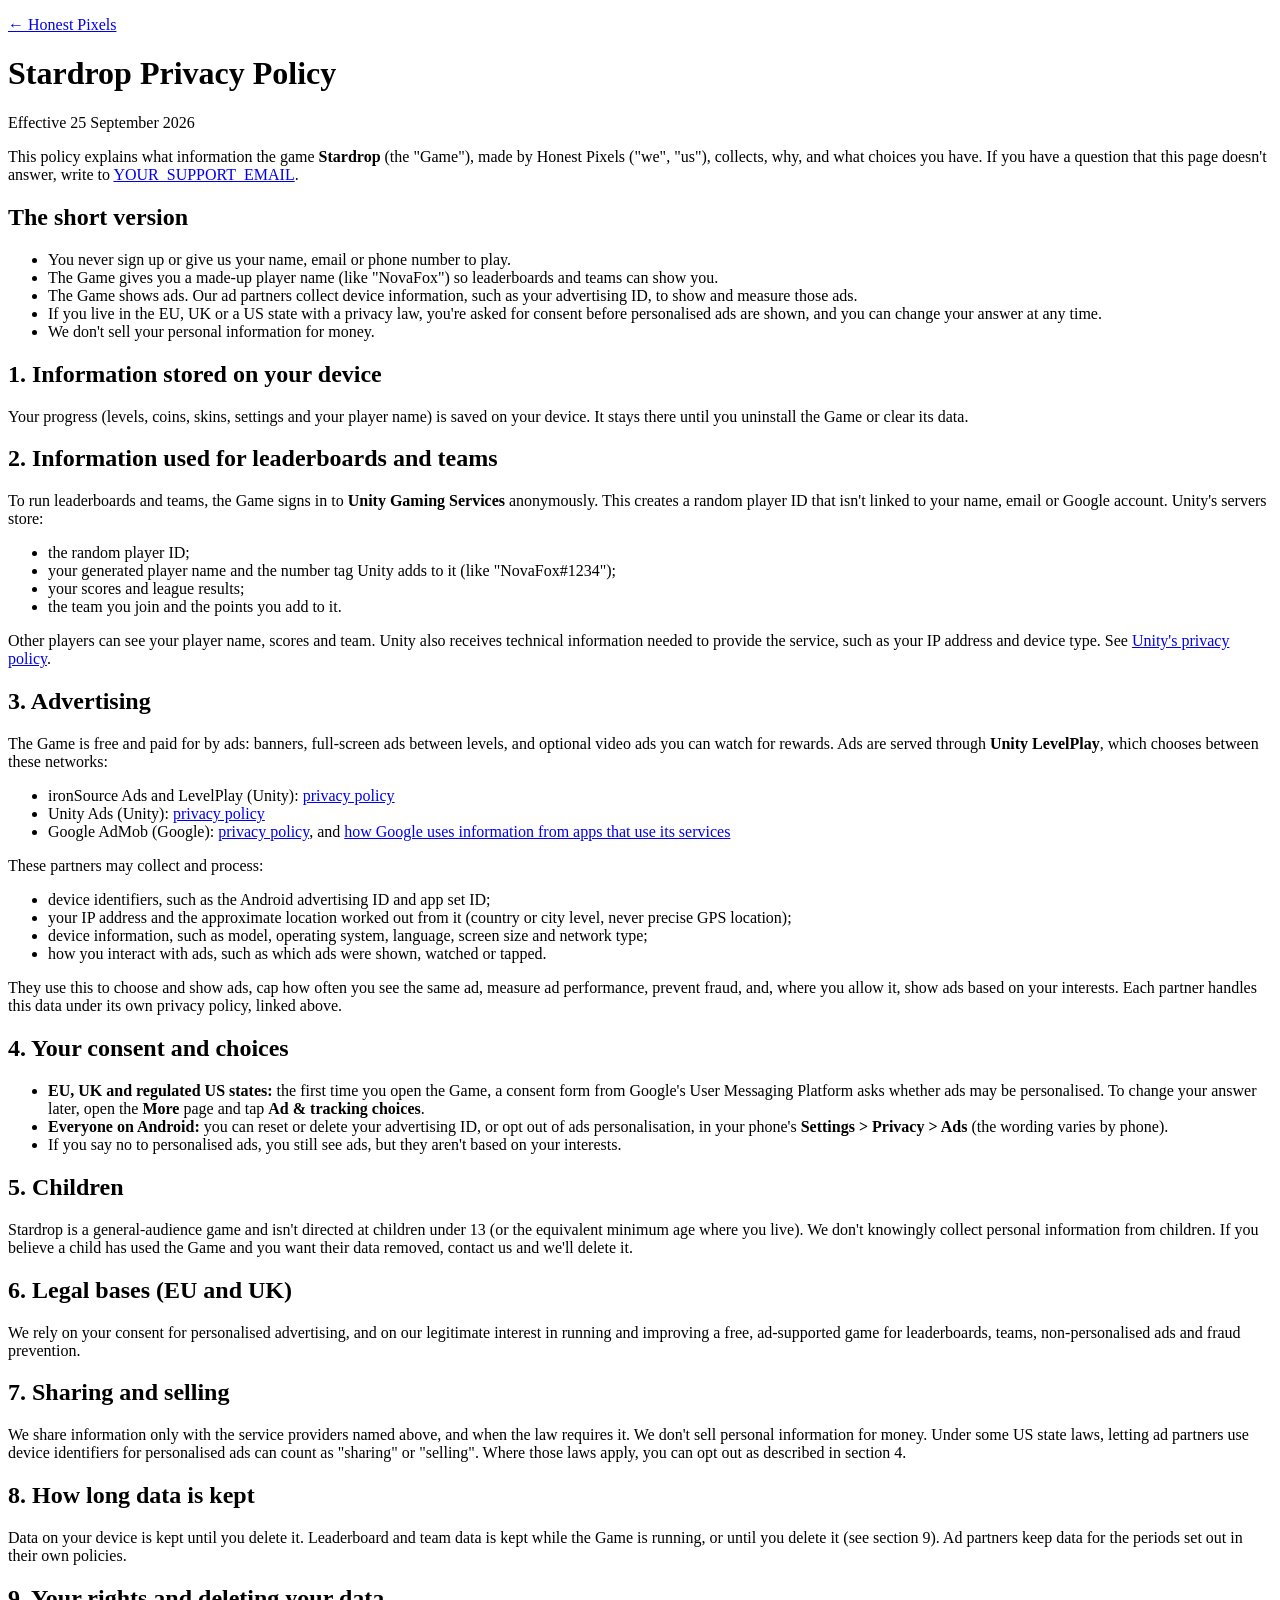
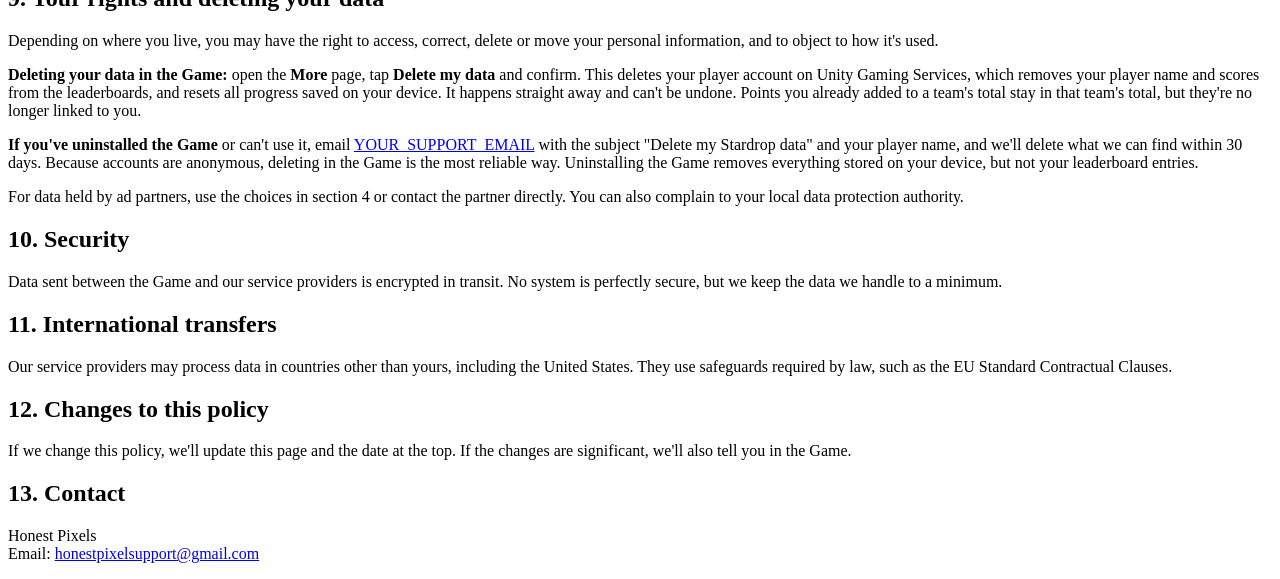
==== privacy.html @ 2f2884a8 "Create privacy.html" ====
<!DOCTYPE html>
<html lang="en">
<head>
<meta charset="utf-8">
<meta name="viewport" content="width=device-width, initial-scale=1">
<title>Stardrop Privacy Policy</title>
<link rel="stylesheet" href="style.css">
</head>
<body>
<main>
<p class="back"><a href="index.html">&larr; Honest Pixels</a></p>

<h1>Stardrop Privacy Policy</h1>
<p class="meta">Effective 25 September 2026</p>

<p>This policy explains what information the game <strong>Stardrop</strong> (the "Game"), made by Honest Pixels ("we", "us"), collects, why, and what choices you have. If you have a question that this page doesn't answer, write to <a href="mailto:YOUR_SUPPORT_EMAIL">YOUR_SUPPORT_EMAIL</a>.</p>

<h2>The short version</h2>
<ul>
  <li>You never sign up or give us your name, email or phone number to play.</li>
  <li>The Game gives you a made-up player name (like "NovaFox") so leaderboards and teams can show you.</li>
  <li>The Game shows ads. Our ad partners collect device information, such as your advertising ID, to show and measure those ads.</li>
  <li>If you live in the EU, UK or a US state with a privacy law, you're asked for consent before personalised ads are shown, and you can change your answer at any time.</li>
  <li>We don't sell your personal information for money.</li>
</ul>

<h2>1. Information stored on your device</h2>
<p>Your progress (levels, coins, skins, settings and your player name) is saved on your device. It stays there until you uninstall the Game or clear its data.</p>

<h2>2. Information used for leaderboards and teams</h2>
<p>To run leaderboards and teams, the Game signs in to <strong>Unity Gaming Services</strong> anonymously. This creates a random player ID that isn't linked to your name, email or Google account. Unity's servers store:</p>
<ul>
  <li>the random player ID;</li>
  <li>your generated player name and the number tag Unity adds to it (like "NovaFox#1234");</li>
  <li>your scores and league results;</li>
  <li>the team you join and the points you add to it.</li>
</ul>
<p>Other players can see your player name, scores and team. Unity also receives technical information needed to provide the service, such as your IP address and device type. See <a href="https://unity.com/legal/privacy-policy">Unity's privacy policy</a>.</p>

<h2>3. Advertising</h2>
<p>The Game is free and paid for by ads: banners, full-screen ads between levels, and optional video ads you can watch for rewards. Ads are served through <strong>Unity LevelPlay</strong>, which chooses between these networks:</p>
<ul>
  <li>ironSource Ads and LevelPlay (Unity): <a href="https://unity.com/legal/game-player-and-app-user-privacy-policy">privacy policy</a></li>
  <li>Unity Ads (Unity): <a href="https://unity.com/legal/game-player-and-app-user-privacy-policy">privacy policy</a></li>
  <li>Google AdMob (Google): <a href="https://policies.google.com/privacy">privacy policy</a>, and <a href="https://policies.google.com/technologies/partner-sites">how Google uses information from apps that use its services</a></li>
</ul>
<p>These partners may collect and process:</p>
<ul>
  <li>device identifiers, such as the Android advertising ID and app set ID;</li>
  <li>your IP address and the approximate location worked out from it (country or city level, never precise GPS location);</li>
  <li>device information, such as model, operating system, language, screen size and network type;</li>
  <li>how you interact with ads, such as which ads were shown, watched or tapped.</li>
</ul>
<p>They use this to choose and show ads, cap how often you see the same ad, measure ad performance, prevent fraud, and, where you allow it, show ads based on your interests. Each partner handles this data under its own privacy policy, linked above.</p>

<h2>4. Your consent and choices</h2>
<ul>
  <li><strong>EU, UK and regulated US states:</strong> the first time you open the Game, a consent form from Google's User Messaging Platform asks whether ads may be personalised. To change your answer later, open the <strong>More</strong> page and tap <strong>Ad &amp; tracking choices</strong>.</li>
  <li><strong>Everyone on Android:</strong> you can reset or delete your advertising ID, or opt out of ads personalisation, in your phone's <strong>Settings &gt; Privacy &gt; Ads</strong> (the wording varies by phone).</li>
  <li>If you say no to personalised ads, you still see ads, but they aren't based on your interests.</li>
</ul>

<h2>5. Children</h2>
<p>Stardrop is a general-audience game and isn't directed at children under 13 (or the equivalent minimum age where you live). We don't knowingly collect personal information from children. If you believe a child has used the Game and you want their data removed, contact us and we'll delete it.</p>

<h2>6. Legal bases (EU and UK)</h2>
<p>We rely on your consent for personalised advertising, and on our legitimate interest in running and improving a free, ad-supported game for leaderboards, teams, non-personalised ads and fraud prevention.</p>

<h2>7. Sharing and selling</h2>
<p>We share information only with the service providers named above, and when the law requires it. We don't sell personal information for money. Under some US state laws, letting ad partners use device identifiers for personalised ads can count as "sharing" or "selling". Where those laws apply, you can opt out as described in section 4.</p>

<h2>8. How long data is kept</h2>
<p>Data on your device is kept until you delete it. Leaderboard and team data is kept while the Game is running, or until you delete it (see section 9). Ad partners keep data for the periods set out in their own policies.</p>

<h2>9. Your rights and deleting your data</h2>
<p>Depending on where you live, you may have the right to access, correct, delete or move your personal information, and to object to how it's used.</p>
<p><strong>Deleting your data in the Game:</strong> open the <strong>More</strong> page, tap <strong>Delete my data</strong> and confirm. This deletes your player account on Unity Gaming Services, which removes your player name and scores from the leaderboards, and resets all progress saved on your device. It happens straight away and can't be undone. Points you already added to a team's total stay in that team's total, but they're no longer linked to you.</p>
<p><strong>If you've uninstalled the Game</strong> or can't use it, email <a href="mailto:YOUR_SUPPORT_EMAIL">YOUR_SUPPORT_EMAIL</a> with the subject "Delete my Stardrop data" and your player name, and we'll delete what we can find within 30 days. Because accounts are anonymous, deleting in the Game is the most reliable way. Uninstalling the Game removes everything stored on your device, but not your leaderboard entries.</p>
<p>For data held by ad partners, use the choices in section 4 or contact the partner directly. You can also complain to your local data protection authority.</p>

<h2>10. Security</h2>
<p>Data sent between the Game and our service providers is encrypted in transit. No system is perfectly secure, but we keep the data we handle to a minimum.</p>

<h2>11. International transfers</h2>
<p>Our service providers may process data in countries other than yours, including the United States. They use safeguards required by law, such as the EU Standard Contractual Clauses.</p>

<h2>12. Changes to this policy</h2>
<p>If we change this policy, we'll update this page and the date at the top. If the changes are significant, we'll also tell you in the Game.</p>

<h2>13. Contact</h2>
<p>Honest Pixels<br>
Email: <a href="mailto:YOUR_SUPPORT_EMAIL">honestpixelsupport@gmail.com</a></p>
</main>
</body>
</html>
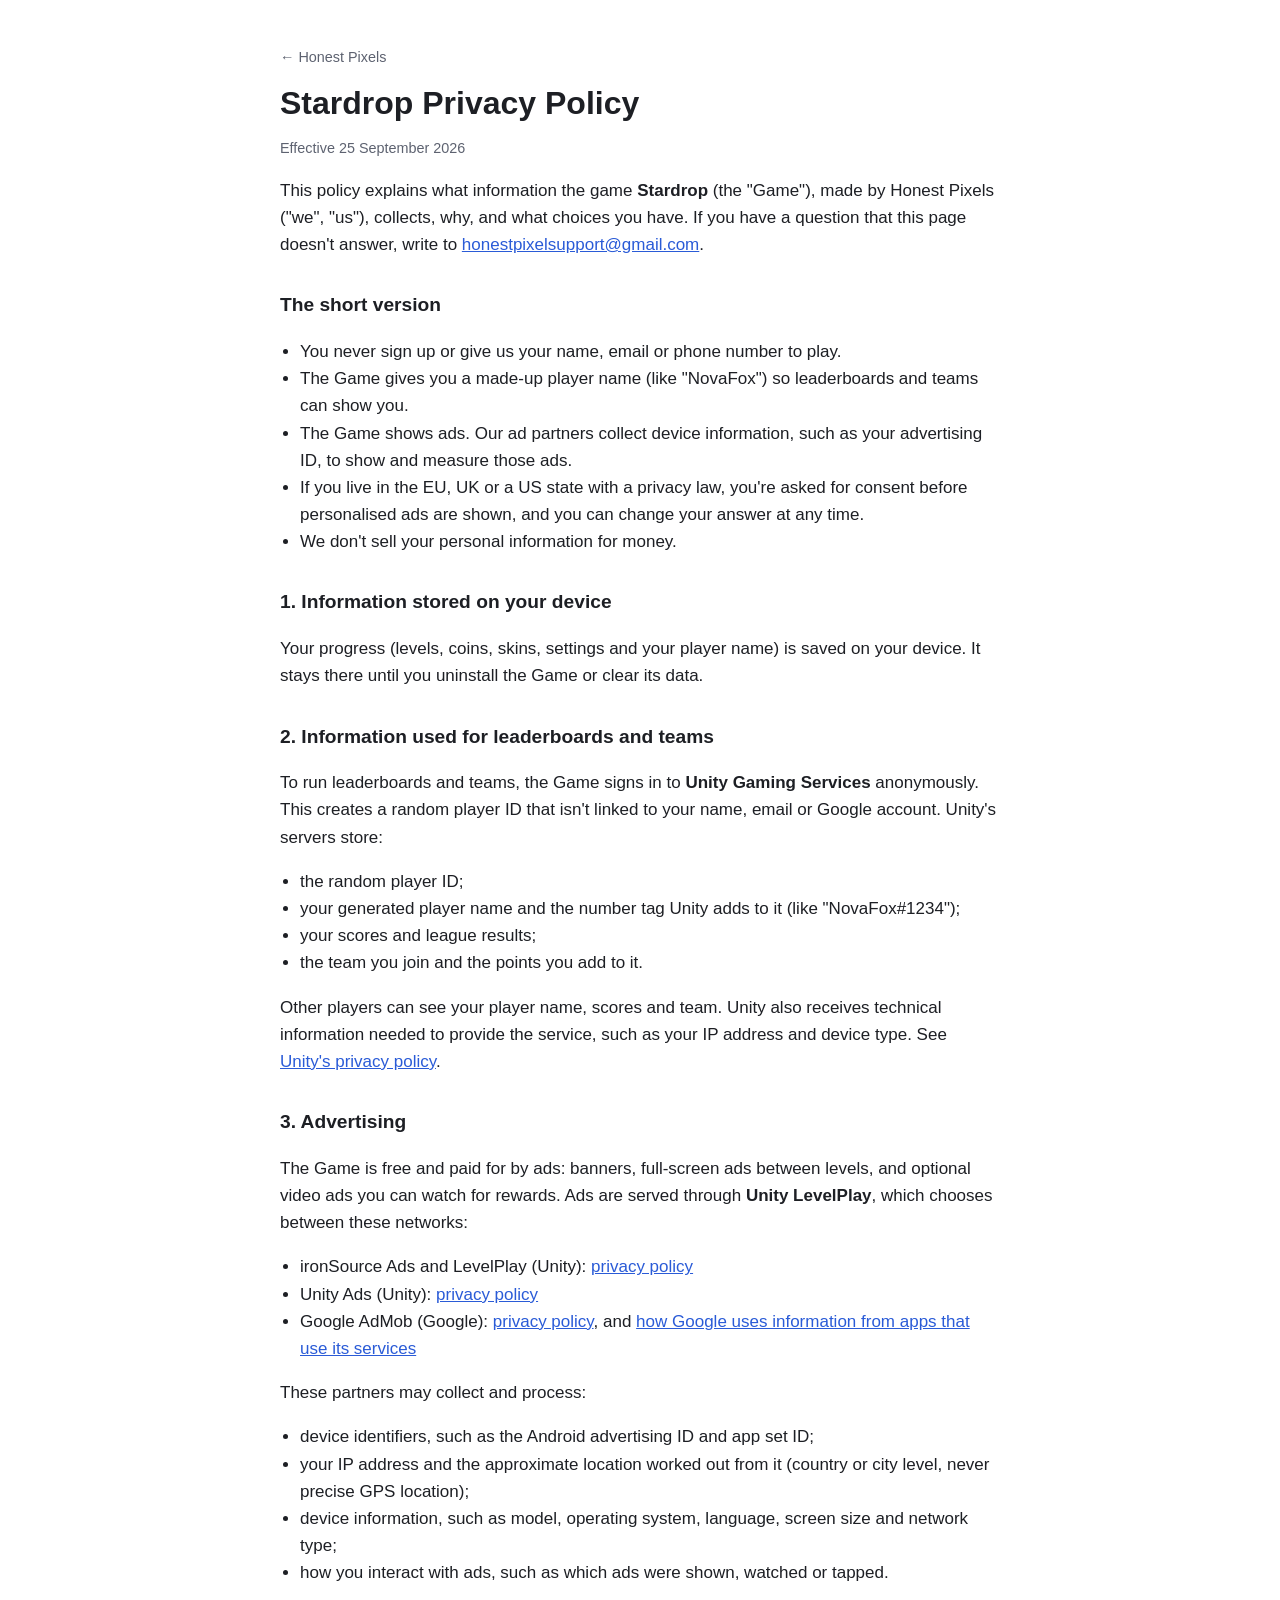
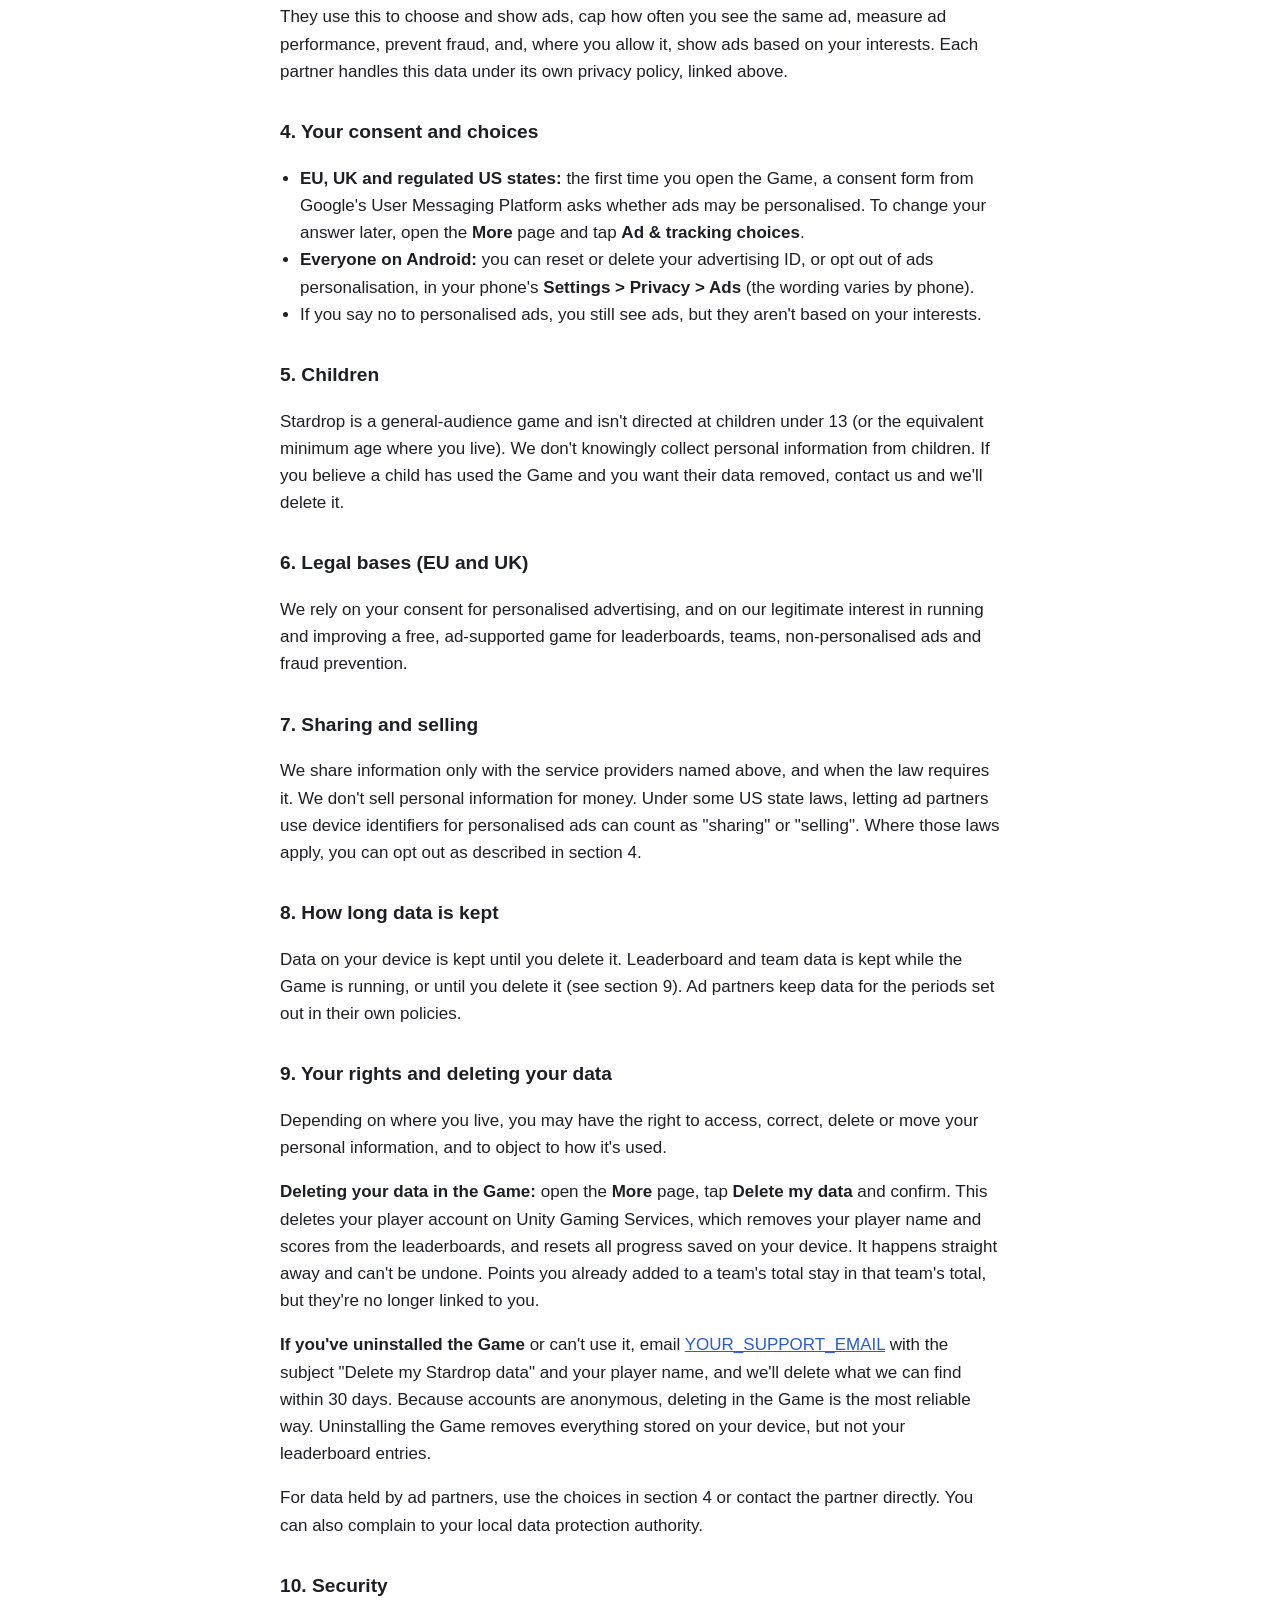
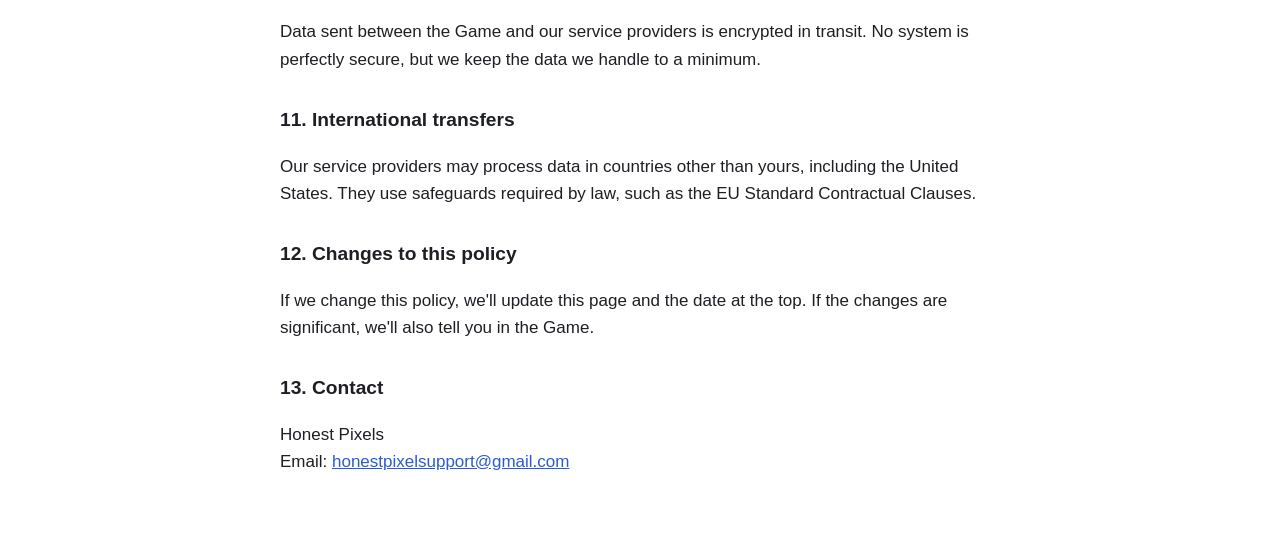
==== commit dc6b751a: "Update privacy.html" ====
--- a/privacy.html
+++ b/privacy.html
@@ -13,7 +13,7 @@
 <h1>Stardrop Privacy Policy</h1>
 <p class="meta">Effective 25 September 2026</p>
 
-<p>This policy explains what information the game <strong>Stardrop</strong> (the "Game"), made by Honest Pixels ("we", "us"), collects, why, and what choices you have. If you have a question that this page doesn't answer, write to <a href="mailto:YOUR_SUPPORT_EMAIL">YOUR_SUPPORT_EMAIL</a>.</p>
+<p>This policy explains what information the game <strong>Stardrop</strong> (the "Game"), made by Honest Pixels ("we", "us"), collects, why, and what choices you have. If you have a question that this page doesn't answer, write to <a href="mailto:honestpixelsupport@gmail.com">honestpixelsupport@gmail.com</a>.</p>
 
 <h2>The short version</h2>
 <ul>
--- a/style.css
+++ b/style.css
@@ -0,0 +1,13 @@
+:root { --bg: #ffffff; --fg: #1d1f24; --muted: #5d6270; --link: #2a5bd7; }
+@media (prefers-color-scheme: dark) {
+  :root { --bg: #05070e; --fg: #e8eaf0; --muted: #9aa0ae; --link: #7fa7ff; }
+}
+body { margin: 0; background: var(--bg); color: var(--fg);
+  font: 17px/1.6 -apple-system, BlinkMacSystemFont, "Segoe UI", Roboto, sans-serif; }
+main { max-width: 720px; margin: 0 auto; padding: 32px 16px 64px; }
+h1 { font-size: 2rem; line-height: 1.2; margin: 0 0 8px; }
+h2 { font-size: 1.2rem; margin: 32px 0 8px; }
+a { color: var(--link); }
+.meta, .back { color: var(--muted); font-size: 0.9rem; }
+.back a { color: inherit; text-decoration: none; }
+ul { padding-left: 1.25rem; }
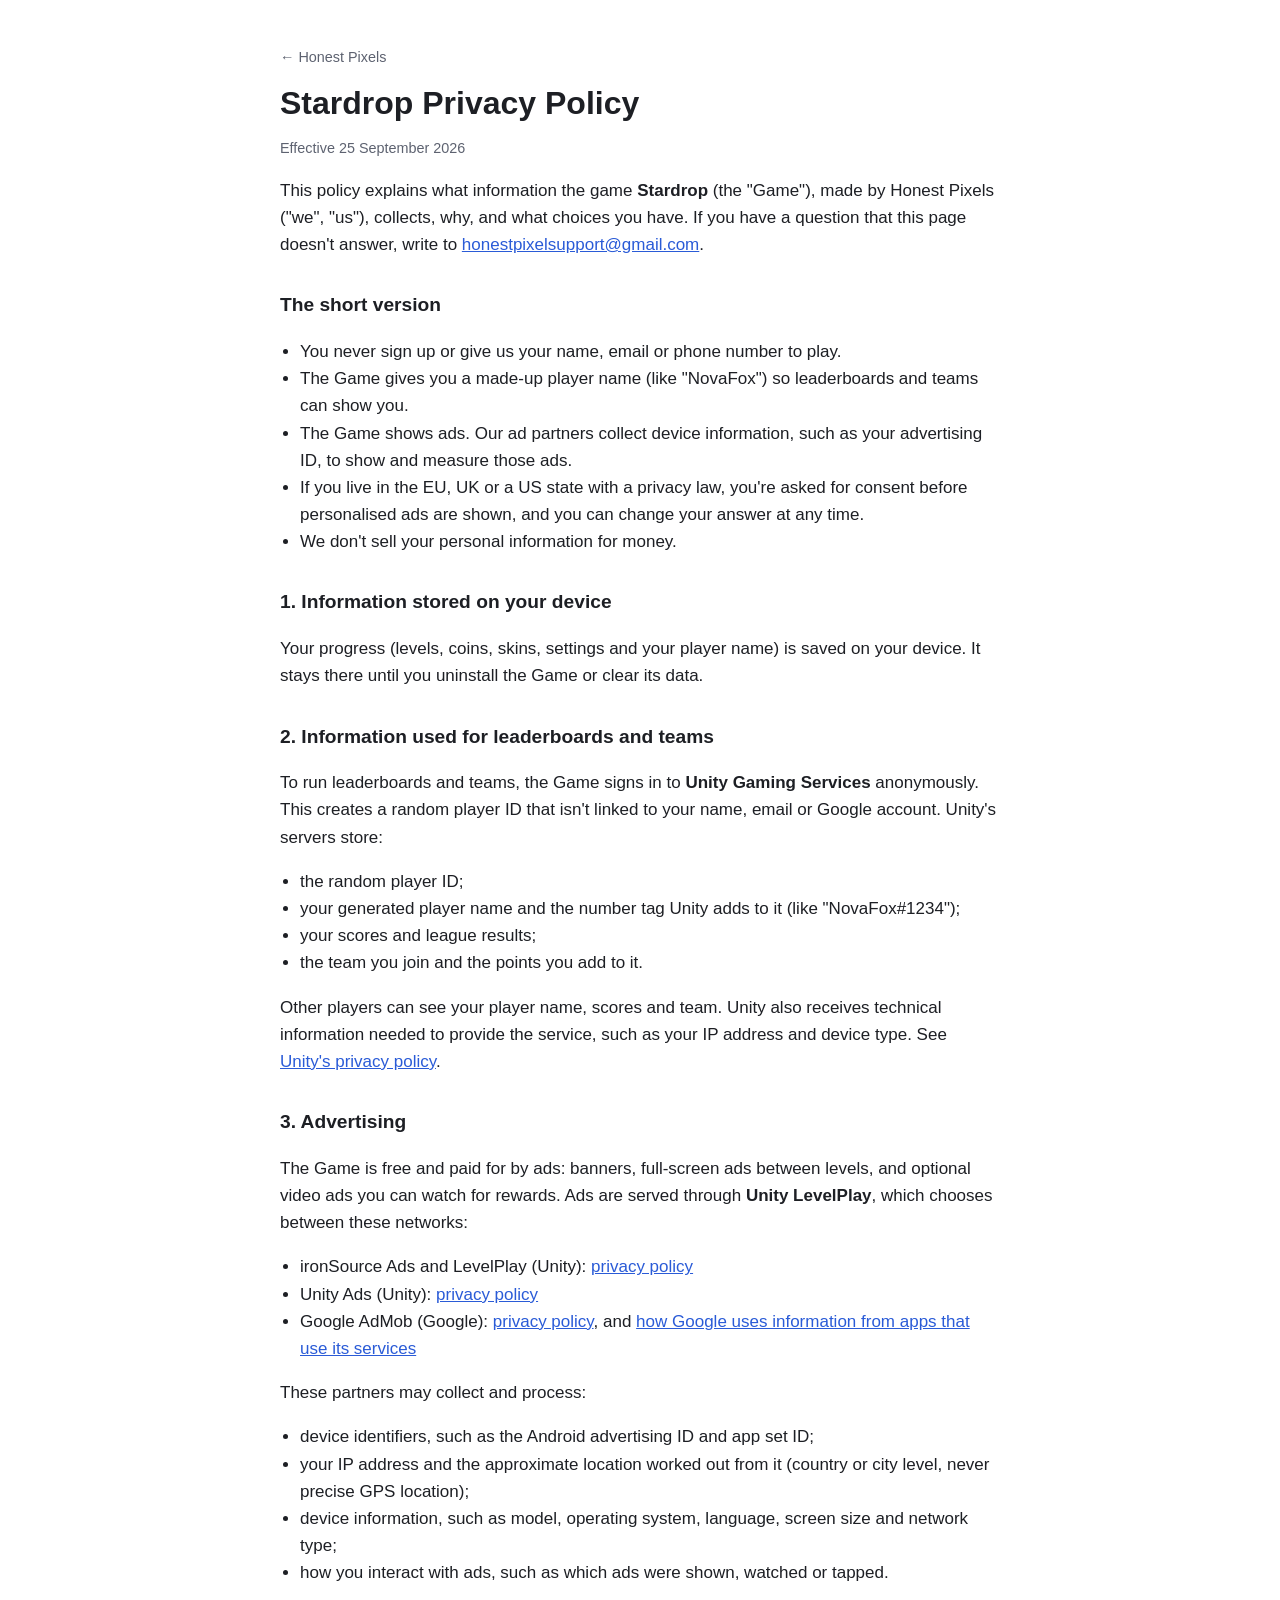
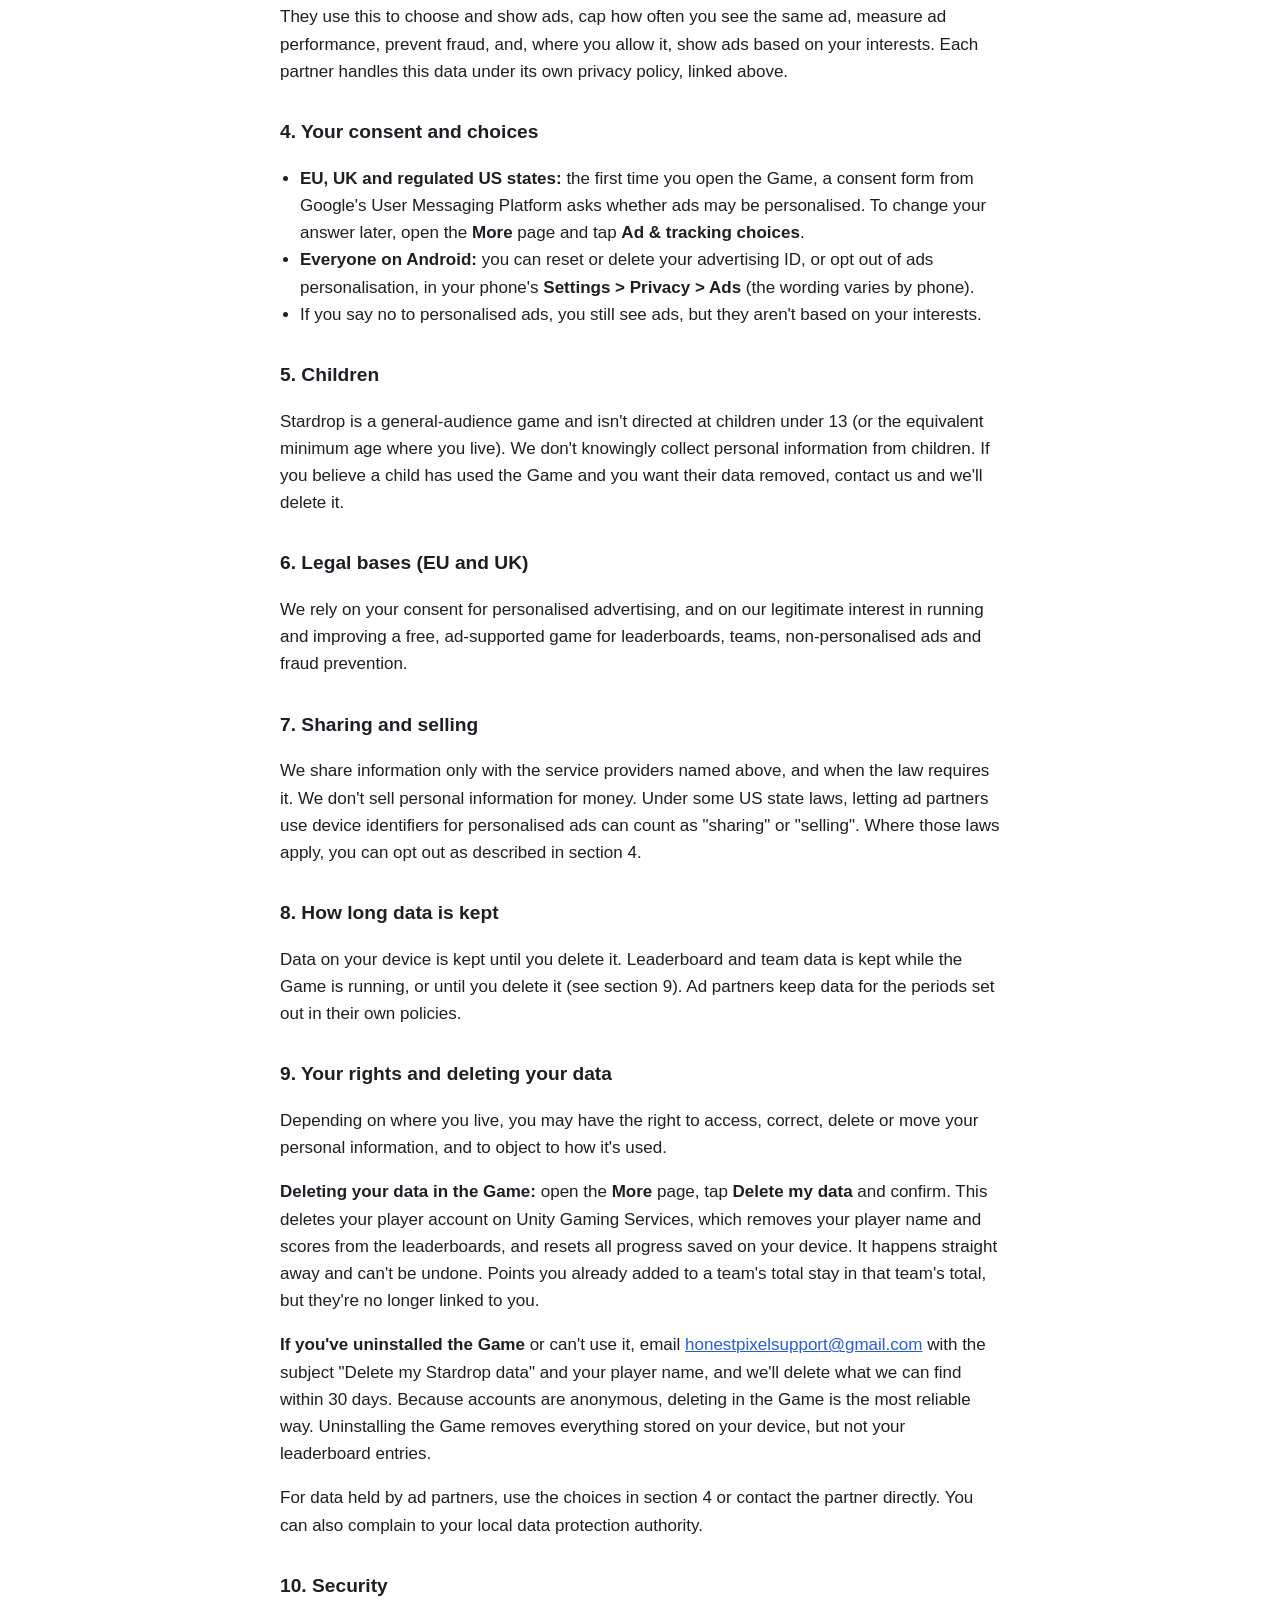
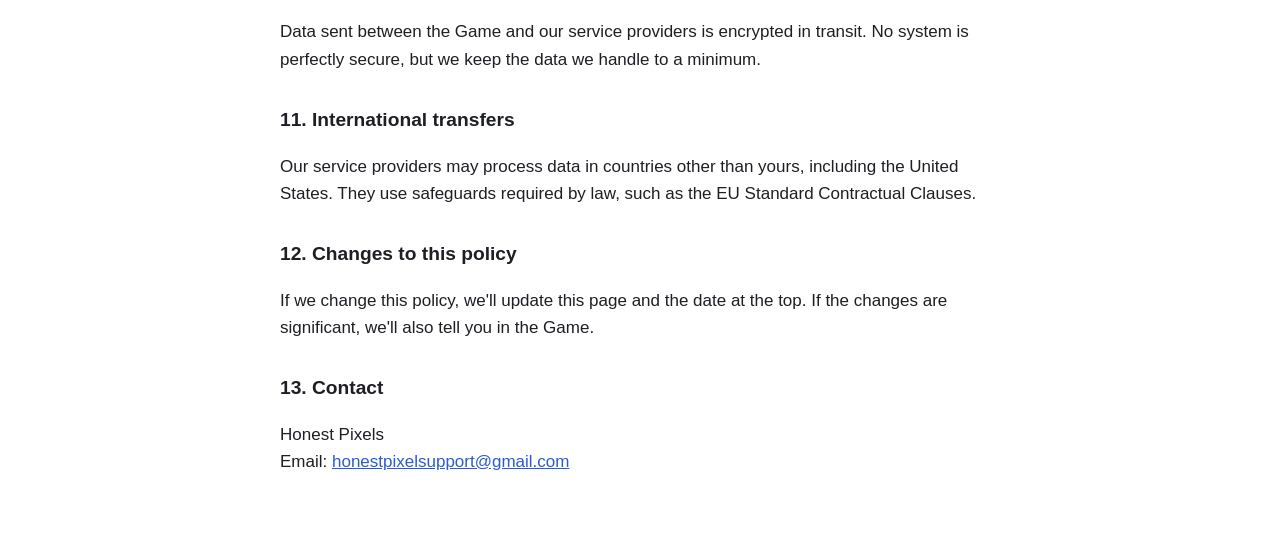
==== commit 786484c0: "Update privacy.html" ====
--- a/privacy.html
+++ b/privacy.html
@@ -75,7 +75,7 @@
 <h2>9. Your rights and deleting your data</h2>
 <p>Depending on where you live, you may have the right to access, correct, delete or move your personal information, and to object to how it's used.</p>
 <p><strong>Deleting your data in the Game:</strong> open the <strong>More</strong> page, tap <strong>Delete my data</strong> and confirm. This deletes your player account on Unity Gaming Services, which removes your player name and scores from the leaderboards, and resets all progress saved on your device. It happens straight away and can't be undone. Points you already added to a team's total stay in that team's total, but they're no longer linked to you.</p>
-<p><strong>If you've uninstalled the Game</strong> or can't use it, email <a href="mailto:YOUR_SUPPORT_EMAIL">YOUR_SUPPORT_EMAIL</a> with the subject "Delete my Stardrop data" and your player name, and we'll delete what we can find within 30 days. Because accounts are anonymous, deleting in the Game is the most reliable way. Uninstalling the Game removes everything stored on your device, but not your leaderboard entries.</p>
+<p><strong>If you've uninstalled the Game</strong> or can't use it, email <a href="mailto:honestpixelsupport@gmail.com">honestpixelsupport@gmail.com</a> with the subject "Delete my Stardrop data" and your player name, and we'll delete what we can find within 30 days. Because accounts are anonymous, deleting in the Game is the most reliable way. Uninstalling the Game removes everything stored on your device, but not your leaderboard entries.</p>
 <p>For data held by ad partners, use the choices in section 4 or contact the partner directly. You can also complain to your local data protection authority.</p>
 
 <h2>10. Security</h2>
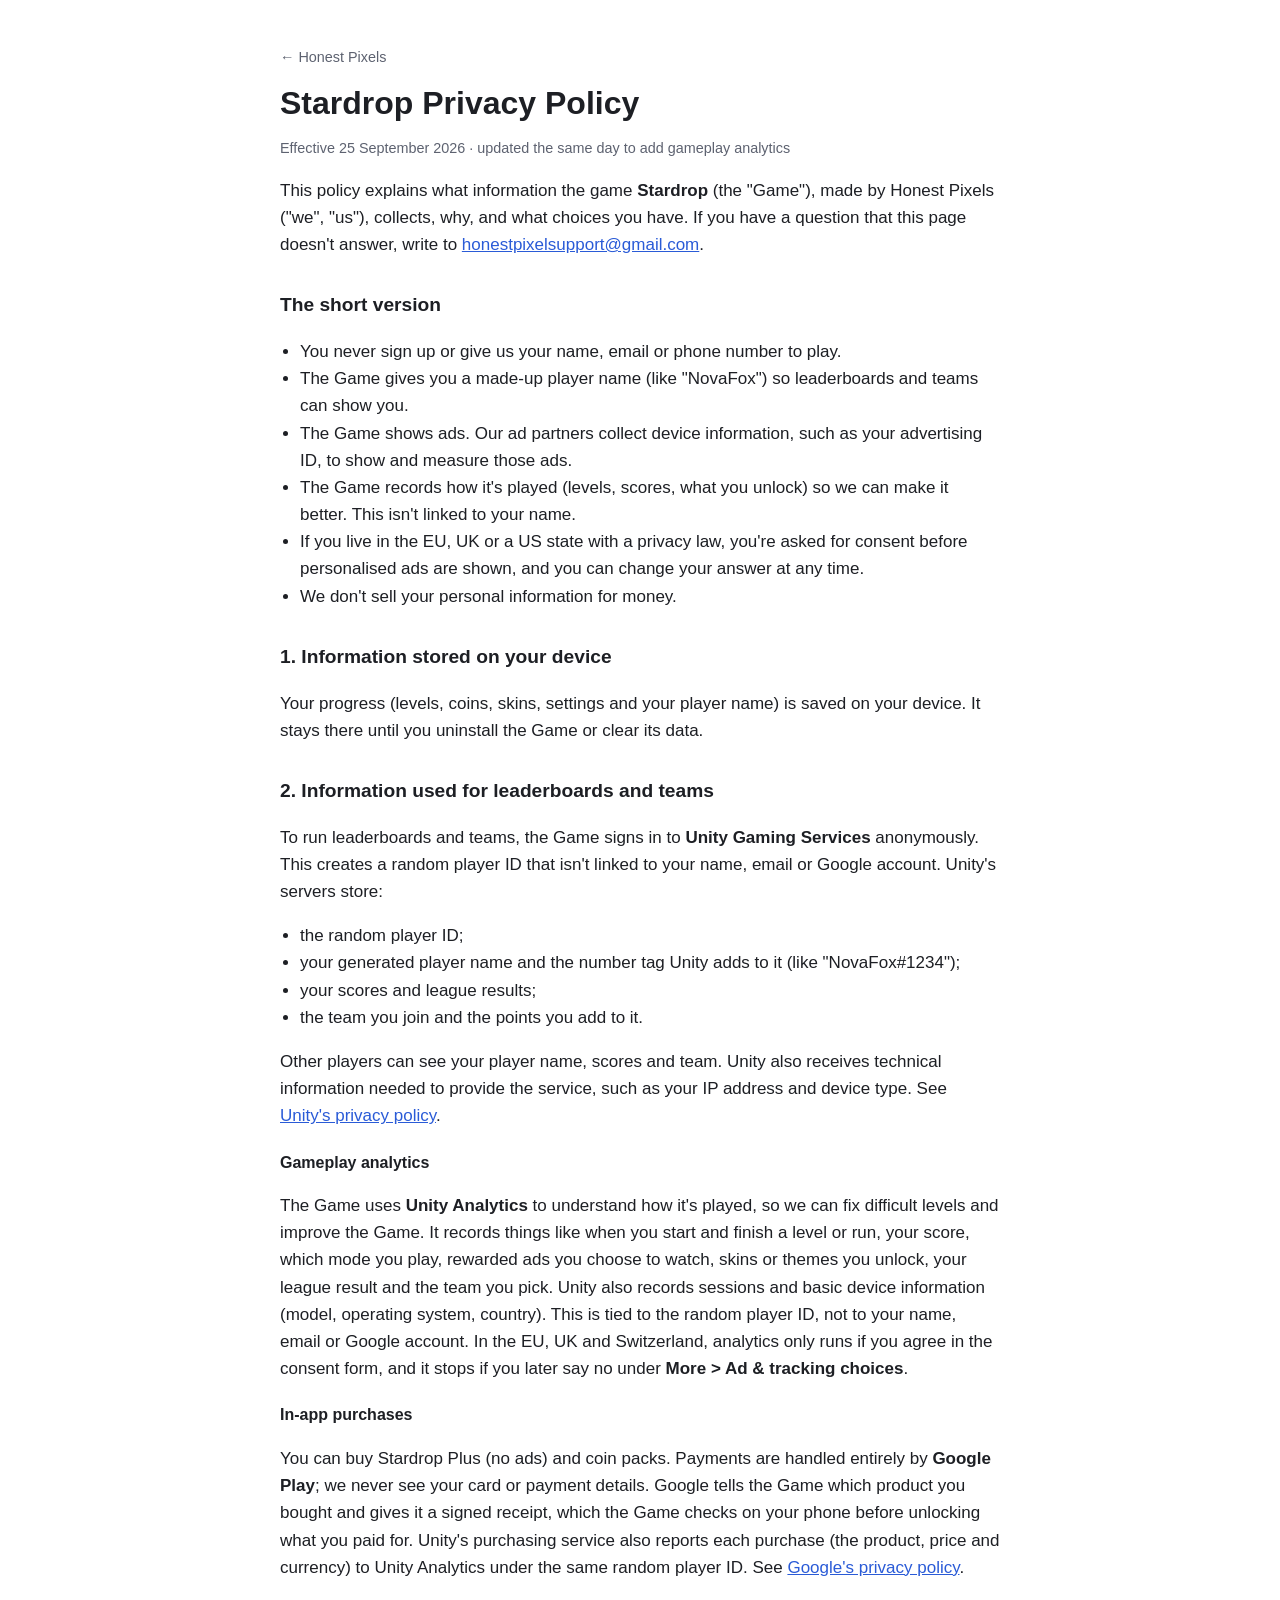
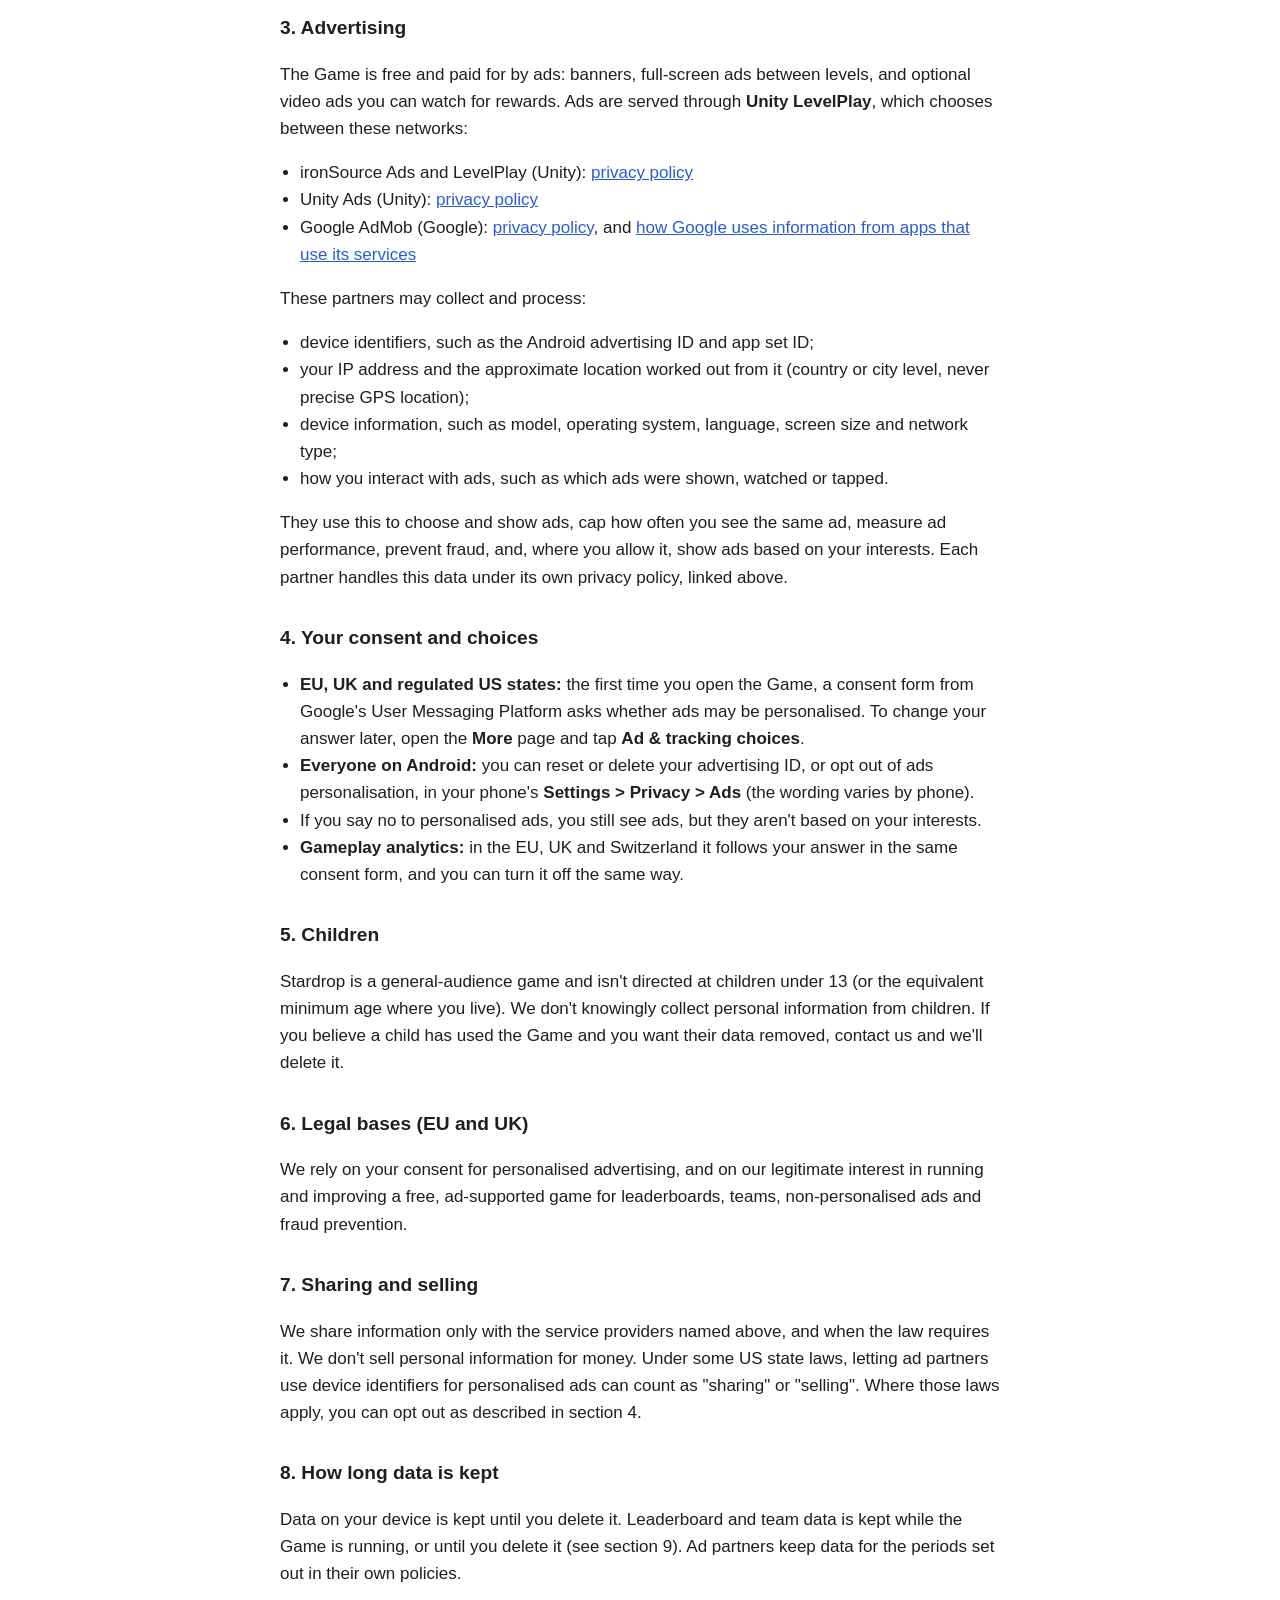
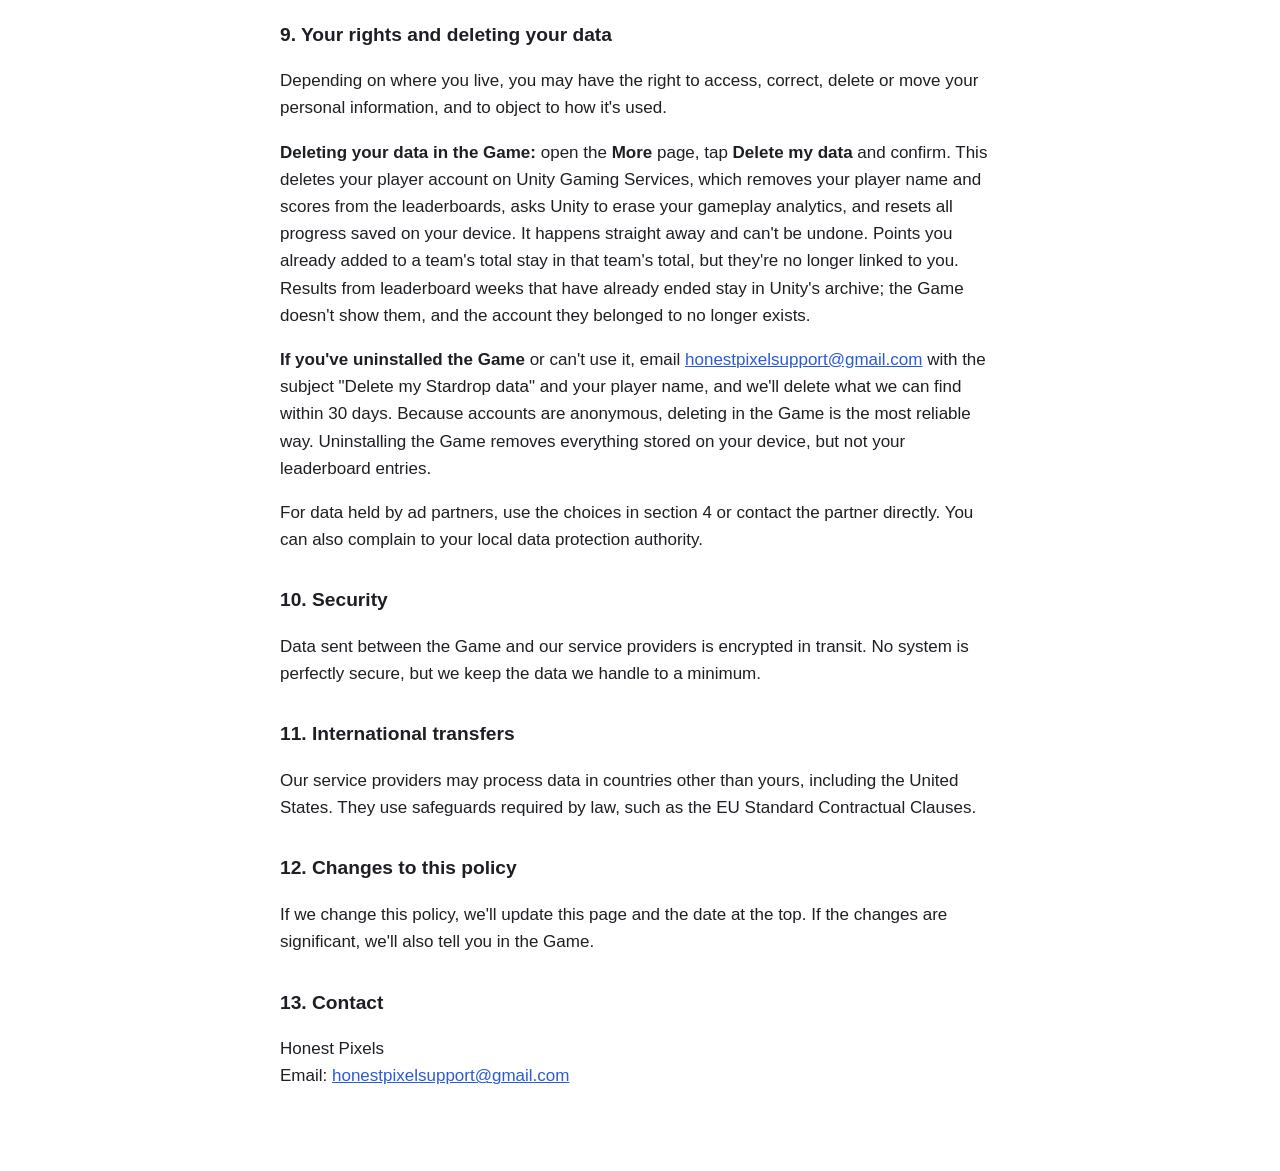
==== commit 5e08fb1e: "Update privacy.html" ====
--- a/privacy.html
+++ b/privacy.html
@@ -11,7 +11,7 @@
 <p class="back"><a href="index.html">&larr; Honest Pixels</a></p>
 
 <h1>Stardrop Privacy Policy</h1>
-<p class="meta">Effective 25 September 2026</p>
+<p class="meta">Effective 25 September 2026 · updated the same day to add gameplay analytics</p>
 
 <p>This policy explains what information the game <strong>Stardrop</strong> (the "Game"), made by Honest Pixels ("we", "us"), collects, why, and what choices you have. If you have a question that this page doesn't answer, write to <a href="mailto:honestpixelsupport@gmail.com">honestpixelsupport@gmail.com</a>.</p>
 
@@ -20,6 +20,7 @@
   <li>You never sign up or give us your name, email or phone number to play.</li>
   <li>The Game gives you a made-up player name (like "NovaFox") so leaderboards and teams can show you.</li>
   <li>The Game shows ads. Our ad partners collect device information, such as your advertising ID, to show and measure those ads.</li>
+  <li>The Game records how it's played (levels, scores, what you unlock) so we can make it better. This isn't linked to your name.</li>
   <li>If you live in the EU, UK or a US state with a privacy law, you're asked for consent before personalised ads are shown, and you can change your answer at any time.</li>
   <li>We don't sell your personal information for money.</li>
 </ul>
@@ -36,6 +37,12 @@
   <li>the team you join and the points you add to it.</li>
 </ul>
 <p>Other players can see your player name, scores and team. Unity also receives technical information needed to provide the service, such as your IP address and device type. See <a href="https://unity.com/legal/privacy-policy">Unity's privacy policy</a>.</p>
+
+<h3>Gameplay analytics</h3>
+<p>The Game uses <strong>Unity Analytics</strong> to understand how it's played, so we can fix difficult levels and improve the Game. It records things like when you start and finish a level or run, your score, which mode you play, rewarded ads you choose to watch, skins or themes you unlock, your league result and the team you pick. Unity also records sessions and basic device information (model, operating system, country). This is tied to the random player ID, not to your name, email or Google account. In the EU, UK and Switzerland, analytics only runs if you agree in the consent form, and it stops if you later say no under <strong>More &gt; Ad &amp; tracking choices</strong>.</p>
+
+<h3>In-app purchases</h3>
+<p>You can buy Stardrop Plus (no ads) and coin packs. Payments are handled entirely by <strong>Google Play</strong>; we never see your card or payment details. Google tells the Game which product you bought and gives it a signed receipt, which the Game checks on your phone before unlocking what you paid for. Unity's purchasing service also reports each purchase (the product, price and currency) to Unity Analytics under the same random player ID. See <a href="https://policies.google.com/privacy">Google's privacy policy</a>.</p>
 
 <h2>3. Advertising</h2>
 <p>The Game is free and paid for by ads: banners, full-screen ads between levels, and optional video ads you can watch for rewards. Ads are served through <strong>Unity LevelPlay</strong>, which chooses between these networks:</p>
@@ -58,6 +65,7 @@
   <li><strong>EU, UK and regulated US states:</strong> the first time you open the Game, a consent form from Google's User Messaging Platform asks whether ads may be personalised. To change your answer later, open the <strong>More</strong> page and tap <strong>Ad &amp; tracking choices</strong>.</li>
   <li><strong>Everyone on Android:</strong> you can reset or delete your advertising ID, or opt out of ads personalisation, in your phone's <strong>Settings &gt; Privacy &gt; Ads</strong> (the wording varies by phone).</li>
   <li>If you say no to personalised ads, you still see ads, but they aren't based on your interests.</li>
+  <li><strong>Gameplay analytics:</strong> in the EU, UK and Switzerland it follows your answer in the same consent form, and you can turn it off the same way.</li>
 </ul>
 
 <h2>5. Children</h2>
@@ -74,7 +82,7 @@
 
 <h2>9. Your rights and deleting your data</h2>
 <p>Depending on where you live, you may have the right to access, correct, delete or move your personal information, and to object to how it's used.</p>
-<p><strong>Deleting your data in the Game:</strong> open the <strong>More</strong> page, tap <strong>Delete my data</strong> and confirm. This deletes your player account on Unity Gaming Services, which removes your player name and scores from the leaderboards, and resets all progress saved on your device. It happens straight away and can't be undone. Points you already added to a team's total stay in that team's total, but they're no longer linked to you.</p>
+<p><strong>Deleting your data in the Game:</strong> open the <strong>More</strong> page, tap <strong>Delete my data</strong> and confirm. This deletes your player account on Unity Gaming Services, which removes your player name and scores from the leaderboards, asks Unity to erase your gameplay analytics, and resets all progress saved on your device. It happens straight away and can't be undone. Points you already added to a team's total stay in that team's total, but they're no longer linked to you. Results from leaderboard weeks that have already ended stay in Unity's archive; the Game doesn't show them, and the account they belonged to no longer exists.</p>
 <p><strong>If you've uninstalled the Game</strong> or can't use it, email <a href="mailto:honestpixelsupport@gmail.com">honestpixelsupport@gmail.com</a> with the subject "Delete my Stardrop data" and your player name, and we'll delete what we can find within 30 days. Because accounts are anonymous, deleting in the Game is the most reliable way. Uninstalling the Game removes everything stored on your device, but not your leaderboard entries.</p>
 <p>For data held by ad partners, use the choices in section 4 or contact the partner directly. You can also complain to your local data protection authority.</p>
 
@@ -89,7 +97,7 @@
 
 <h2>13. Contact</h2>
 <p>Honest Pixels<br>
-Email: <a href="mailto:YOUR_SUPPORT_EMAIL">honestpixelsupport@gmail.com</a></p>
+Email: <a href="mailto:honestpixelsupport@gmail.com">honestpixelsupport@gmail.com</a></p>
 </main>
 </body>
 </html>
--- a/style.css
+++ b/style.css
@@ -1,13 +1,34 @@
-:root { --bg: #ffffff; --fg: #1d1f24; --muted: #5d6270; --link: #2a5bd7; }
+:root { --bg: #ffffff; --fg: #1d1f24; --muted: #5d6270; --link: #2a5bd7; --card: #f5f6f8; --line: #e3e5ea; }
 @media (prefers-color-scheme: dark) {
-  :root { --bg: #05070e; --fg: #e8eaf0; --muted: #9aa0ae; --link: #7fa7ff; }
+  :root { --bg: #05070e; --fg: #e8eaf0; --muted: #9aa0ae; --link: #7fa7ff; --card: #10131c; --line: #232838; }
 }
 body { margin: 0; background: var(--bg); color: var(--fg);
   font: 17px/1.6 -apple-system, BlinkMacSystemFont, "Segoe UI", Roboto, sans-serif; }
 main { max-width: 720px; margin: 0 auto; padding: 32px 16px 64px; }
 h1 { font-size: 2rem; line-height: 1.2; margin: 0 0 8px; }
 h2 { font-size: 1.2rem; margin: 32px 0 8px; }
+h3 { font-size: 1rem; margin: 20px 0 4px; }
 a { color: var(--link); }
 .meta, .back { color: var(--muted); font-size: 0.9rem; }
 .back a { color: inherit; text-decoration: none; }
 ul { padding-left: 1.25rem; }
+
+/* Game cards (home page) and game headers */
+.game { display: flex; gap: 16px; align-items: center; background: var(--card); border: 1px solid var(--line);
+  border-radius: 16px; padding: 16px; margin: 12px 0; }
+.game img { width: 72px; height: 72px; border-radius: 18px; flex: none; }
+.game h2, .game h3 { margin: 0; }
+.game p { margin: 2px 0 6px; color: var(--muted); }
+.game ul { margin: 0; padding: 0; list-style: none; display: flex; flex-wrap: wrap; gap: 4px 16px; }
+.hero { display: flex; gap: 20px; align-items: center; margin: 8px 0 16px; }
+.hero img { width: 112px; height: 112px; border-radius: 26px; flex: none; }
+.hero h1 { margin: 0; }
+@media (max-width: 480px) {
+  .hero { flex-direction: column; align-items: flex-start; }
+}
+
+/* Policy tables */
+table { width: 100%; border-collapse: collapse; margin: 8px 0 16px; font-size: 0.95rem; }
+th, td { text-align: left; vertical-align: top; padding: 8px 10px; border-bottom: 1px solid var(--line); }
+th { color: var(--muted); font-weight: 600; }
+.table-wrap { overflow-x: auto; }
